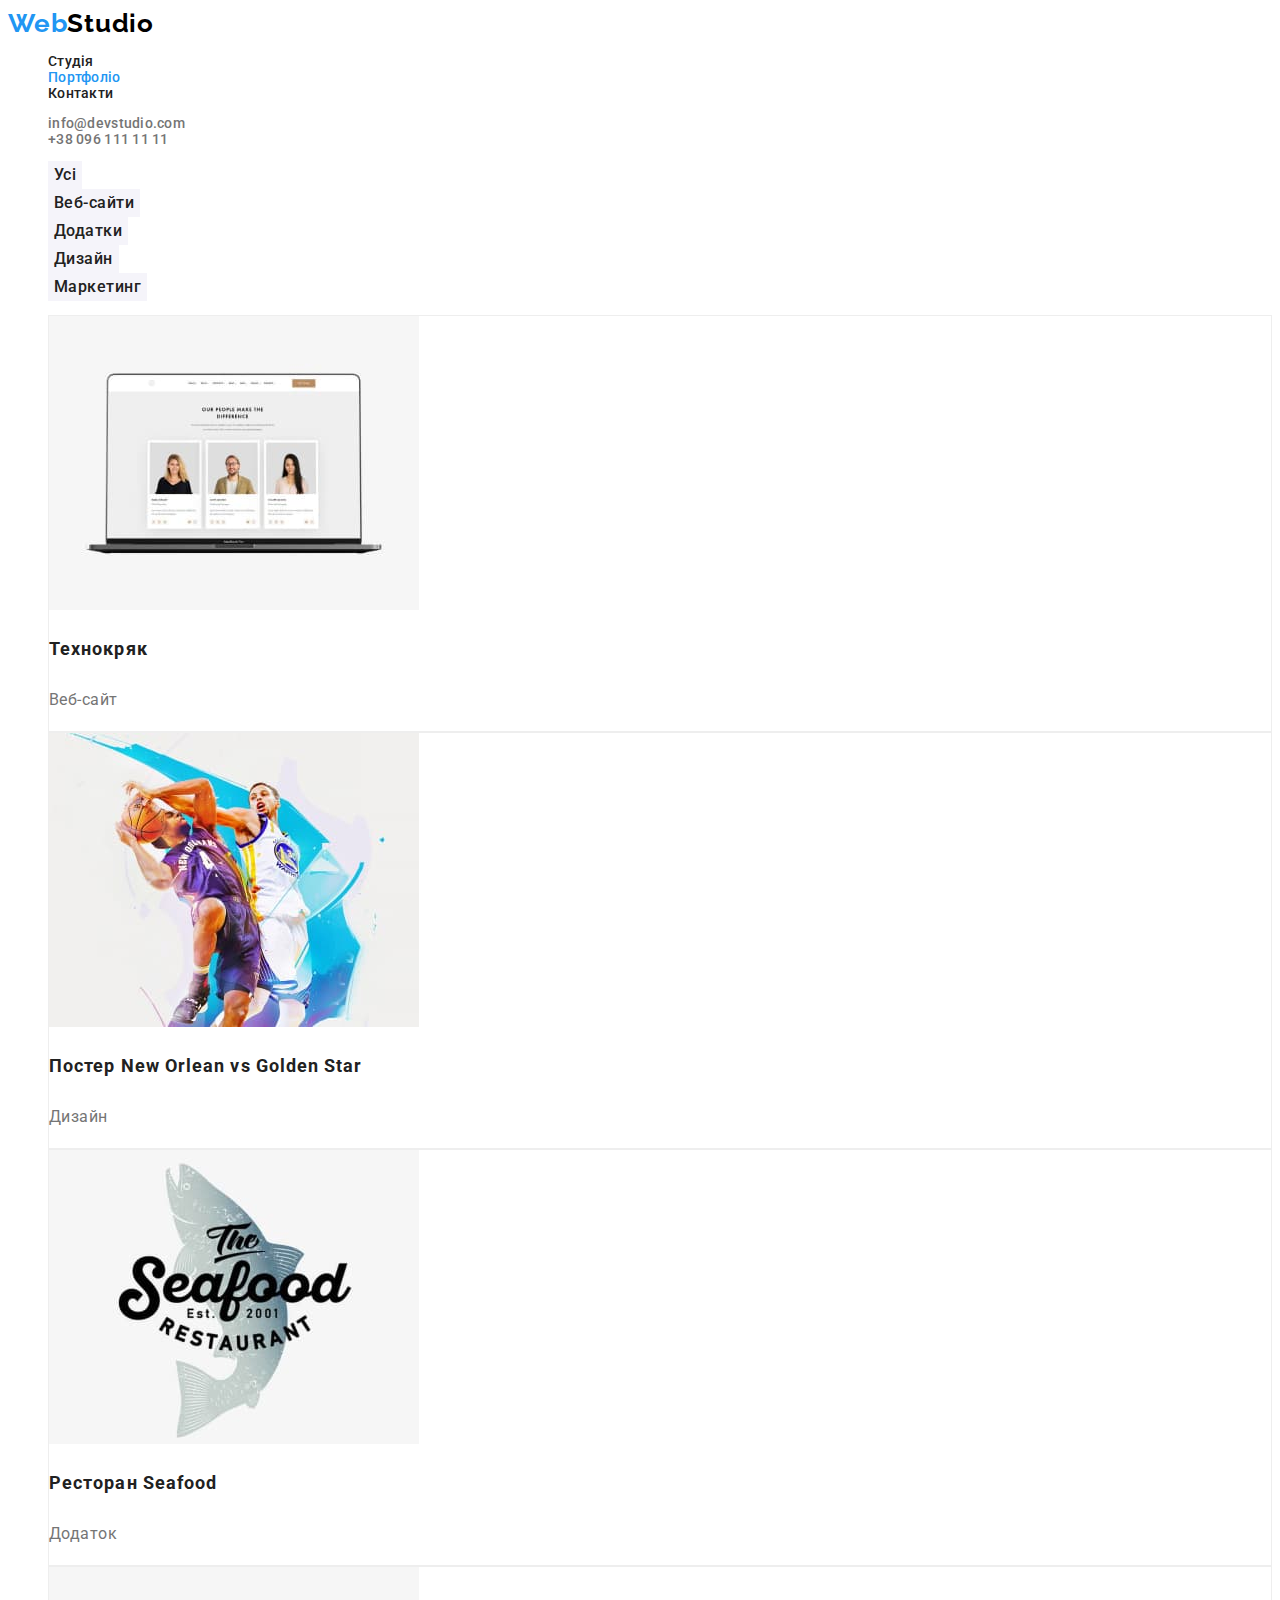
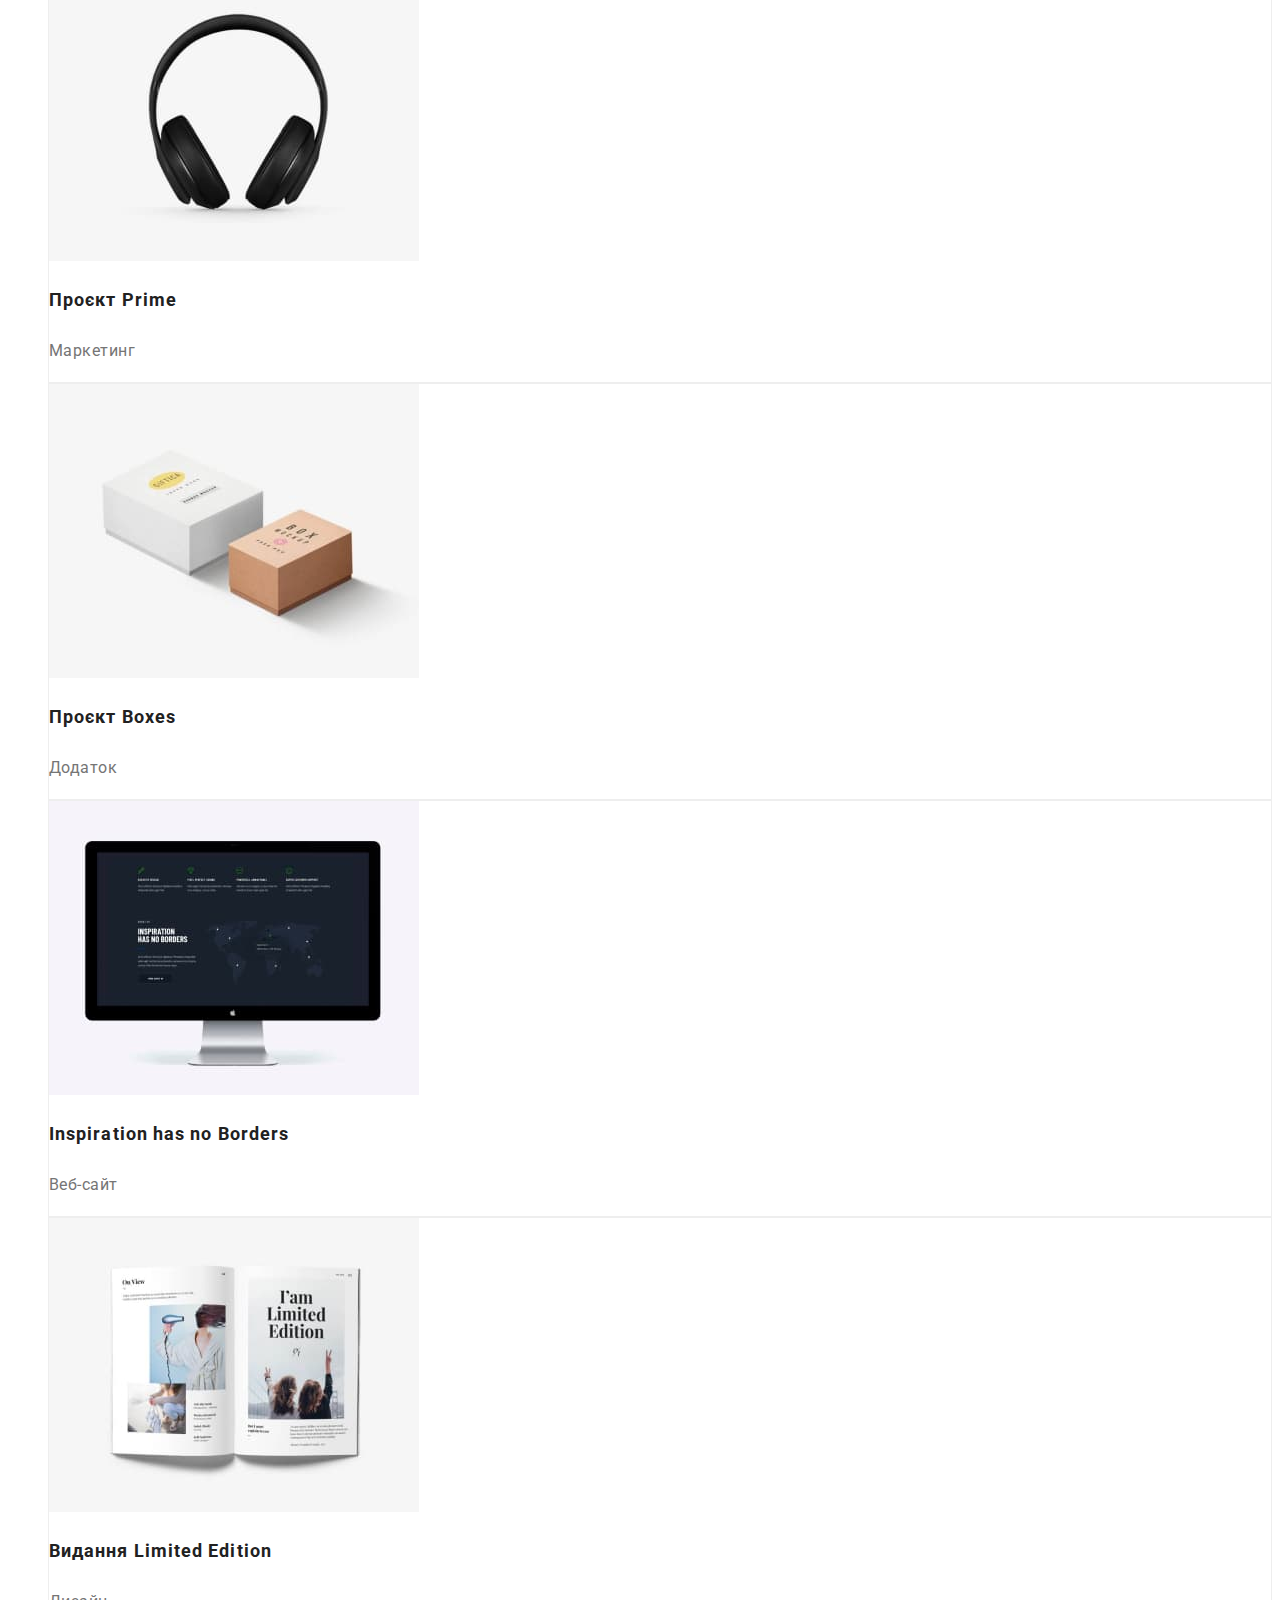
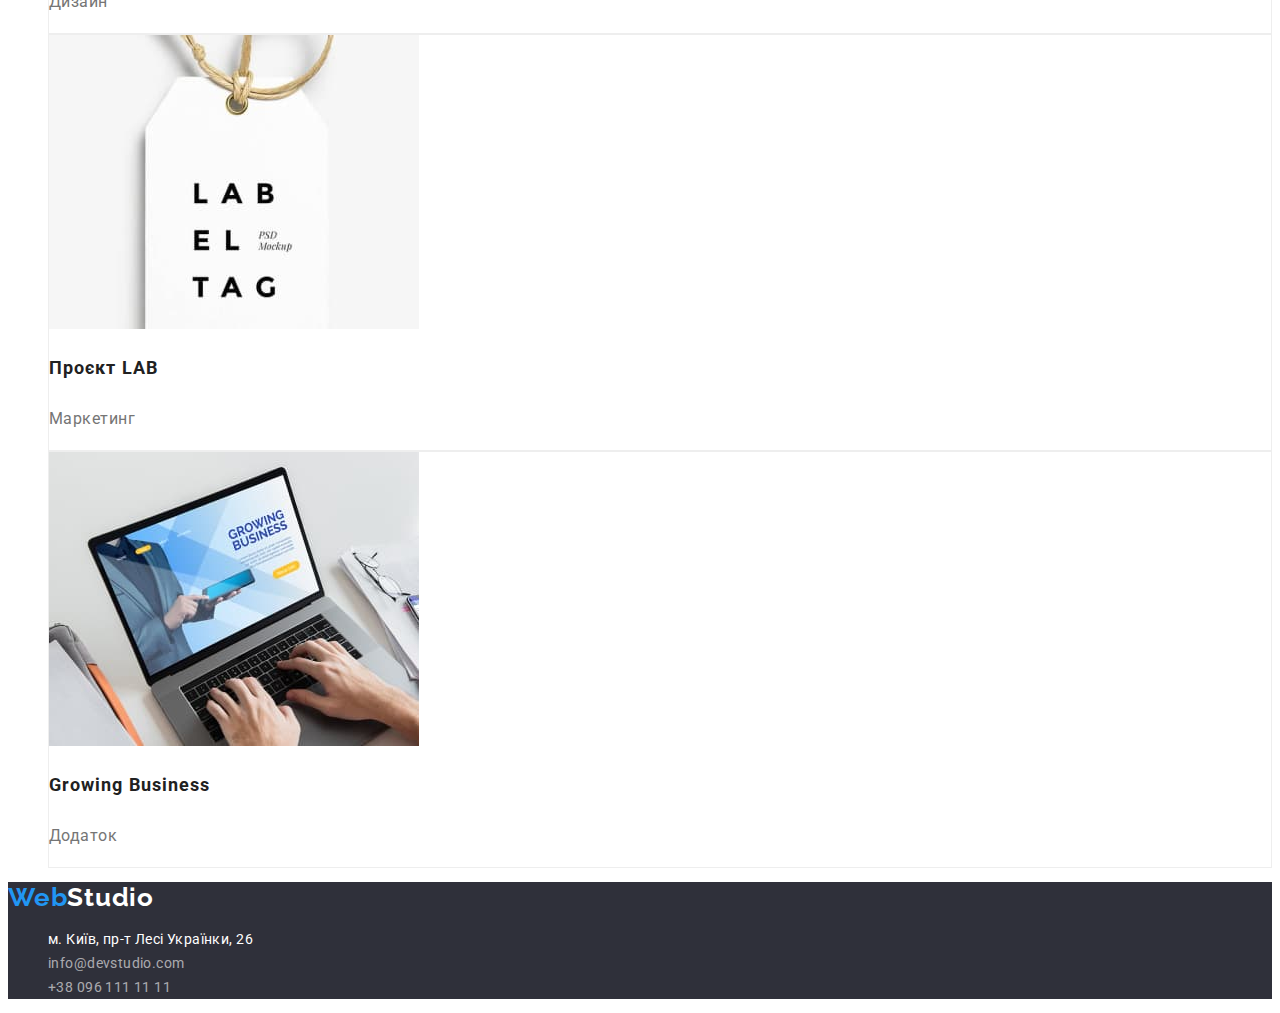
==== portfolio.html @ e0cf0ad7 "Initial commit" ====
<!DOCTYPE html>
<html lang="uk">
  <head>
    <meta charset="UTF-8" />
    <meta http-equiv="X-UA-Compatible" content="IE=edge" />
    <meta name="viewport" content="width=device-width, initial-scale=1.0" />

    <title>portfolio</title>

<link rel="preconnect" href="https://fonts.googleapis.com">
<link rel="preconnect" href="https://fonts.gstatic.com" crossorigin>
<link href="https://fonts.googleapis.com/css2?family=Raleway:wght@700&family=Roboto:wght@400;500;700;900&display=swap"
	rel="stylesheet">
				
				<link rel="stylesheet" href="./css/style.css" />
  </head>
  <body>
		<header class="header">
			<nav>
				<a href="./index.html" class="logo link">Web<span class="logo-header">Studio</span></a>
				<ul class="nav-list list">
					<li class="nav-item"><a href="./index.html" class="nav-link link">Студія</a></li>
					<li class="nav-item"><a href="./portfolio.html" class="nav-link current link">Портфоліо</a></li>
					<li class="nav-item"><a href="" class="nav-link link">Контакти</a></li>
				</ul>
			</nav>
			<ul class="list">
				<li><a href="mailto:info@devstudio.com" class="header-mail link">info@devstudio.com</a></li>
				<li><a href="tel:+380961111111" class="header-tel link">+38 096 111 11 11</a></li>
			</ul>
		</header>
    <main>
			      <section class=" portfolio">
							<h1 class="portfolio-title visually-hidden">Портфоліо</h1>
        <ul class="filter-list list">
          <li><button class="filter-btn">Усі</button></li>
          <li><button class="filter-btn">Веб-сайти</button></li>
          <li><button class="filter-btn">Додатки</button></li>
          <li><button class="filter-btn">Дизайн</button></li>
          <li><button class="filter-btn">Маркетинг</button></li>
        </ul>

        <ul class="portfolio-list list">
          <li class="portfolio-list-item">
						<a href="./images/portfolio1.jpg" class="link" target="_blank" rel="noreferrer noopener">
            <img src="./images/portfolio1.jpg" alt="Технокряк" width="370" height="294" />
            <h3 class="portfolio-sub-title">Технокряк</h3>
            <p class="portfolio-description">Веб-сайт</p>
						</a>
          </li>
          <li class="portfolio-list-item">
						<a href="./images/portfolio2.jpg" class="link" target="_blank" rel="noreferrer noopener">
            <img
              src="./images/portfolio2.jpg"
              alt="New Orlean vs Golden Star"
              width="370"
              height="294"
            />
            <h3 class="portfolio-sub-title">Постер <span lang="en">New Orlean vs Golden Star</span></h3>
            <p class="portfolio-description">Дизайн</p>
						</a>
          </li>
          <li class="portfolio-list-item">
						<a href="./images/portfolio3.jpg" class="link" target="_blank" rel="noreferrer noopener">
            <img src="./images/portfolio3.jpg" alt="Seafood" width="370" height="294" />
            <h3 class="portfolio-sub-title">Ресторан <span lang="en">Seafood</span> </h3>
            <p class="portfolio-description">Додаток</p>
						</a>
          </li>
          <li class="portfolio-list-item">
						<a href="./images/portfolio4.jpg" class="link" target="_blank" rel="noreferrer noopener">
            <img src="./images/portfolio4.jpg" alt="Prime" width="370" height="294" />
            <h3 class="portfolio-sub-title">Проєкт <span lang="en">Prime</span></h3>
            <p class="portfolio-description">Маркетинг</p>
						</a>
          </li>
          <li class="portfolio-list-item">
						<a href="./images/portfolio5.jpg" class="link" target="_blank" rel="noreferrer noopener">
            <img src="./images/portfolio5.jpg" alt="Boxes" width="370" height="294" />
            <h3 class="portfolio-sub-title">Проєкт <span lang="en">Boxes</span></h3>
            <p class="portfolio-description">Додаток</p>
						</a>
          </li>
          <li class="portfolio-list-item">
						<a href="./images/portfolio6.jpg" class="link" target="_blank" rel="noreferrer noopener">
            <img
              src="./images/portfolio6.jpg"
              alt="Inspiration has no Borders"
              width="370"
              height="294"
            />
            <h3 class="portfolio-sub-title" lang="en">Inspiration has no Borders</h3>
            <p class="portfolio-description">Веб-сайт</p>
						</a>
          </li>

          <li class="portfolio-list-item">
						<a href="./images/portfolio7.jpg" class="link" target="_blank" rel="noreferrer noopener">
            <img src="./images/portfolio7.jpg" alt="Limited Edition" width="370" height="294" />
            <h3 class="portfolio-sub-title">Видання <span lang="en">Limited Edition</span></h3>
            <p class="portfolio-description">Дизайн</p>
						</a>
          </li>
          <li class="portfolio-list-item">
						<a href="./images/portfolio8.jpg" class="link" target="_blank" rel="noreferrer noopener">
            <img src="./images/portfolio8.jpg" alt="LAB" width="370" height="294" />
            <h3 class="portfolio-sub-title">Проєкт <span lang="en">LAB</span></h3>
            <p class="portfolio-description">Маркетинг</p>
						</a>
          </li>
          <li class="portfolio-list-item">
						<a href="./images/portfolio9.jpg" class="link" target="_blank" rel="noreferrer noopener">
            <img src="./images/portfolio9.jpg" alt="Growing Business" width="370" height="294" />
            <h3 class="portfolio-sub-title" lang="en">Growing Business</h3>
            <p class="portfolio-description">Додаток</p>
						</a>
          </li>
        </ul>
      </section>
    </main>
		<footer class="footer">
			<a href="./index.html" class="logo link">Web<span class="logo-footer">Studio</span></a>
			<address class="addres">
				<ul class="footer-list list">
					<li>
						<a href="https://goo.gl/maps/quumTiExGeRSUyE26" target="_blank" rel="noreferrer noopener"
							class="footer-adres link">м. Київ, пр-т Лесі Українки, 26
						</a>
					</li>
					<li>
						<a href="mailto:info@devstudio.com" class="footer-mail link">info@devstudio.com</a>
					</li>
					<li>
						<a href="tel:+380961111111" class="footer-tel link">+38 096 111 11 11</a>
					</li>
				</ul>
			</address>
		</footer>
  </body>
</html>
---- css/style.css ----
/* сімейство шрифтів: 'Raleway',
sans-serif;
сімейство шрифтів: 'Roboto',
sans-serif; */
:root {
  --primary-text-color: #757575;
  --title-text-color: #212121;
  --accent-color: #2196f3;
	--primary-background: #ffffff;
	--backgrount: #2f303a;
}
body {
  color: var(--primary-text-color);
  font-family: 'Roboto', sans-serif;
	background-color: var(--primary-background);
	font-size: 14px;
	letter-spacing: 0.03em;
}

.list {
  list-style: none;
}
.link {
  text-decoration: none;
}

/* -------------------------Header------------------------- */


.logo {
  font-family: 'Raleway', sans-serif;
  font-weight: 700;
  font-size: 26px;
  line-height: calc(31 / 26);
  letter-spacing: 0.03em;
  color: var(--accent-color);
}
.logo-header {
  color: #000000;
}
.logo-footer {
  color: var(--primary-background);
}

.nav-link {
  font-weight: 500;
  font-size: 14px;
  line-height: calc(16 / 14);
  letter-spacing: 0.02em;
  color: var(--title-text-color);
}

.nav-link.current {
	color: var(--accent-color);
}

.nav-link:hover,
.nav-link:focus,
.header-mail:hover,
.header-mail:focus,
.header-tel:focus,
.header-tel:hover {
  color: var(--accent-color);
}

.header-mail,
.header-tel {
  font-weight: 500;
  font-size: 14px;
  line-height: calc(16 / 14);
  letter-spacing: 0.02em;
  color: var(--primary-text-color);
}

/* -------------------------Header------------------------- */

/* -------------------------Hero------------------------- */

.section-title {
  color: var(--title-text-color);
}

.hero {
  background-color: #2f303a;
}

.hero-title {
  font-weight: 900;
  font-size: 44px;
  line-height: calc(60 / 44);
  text-align: center;
  letter-spacing: 0.06em;
  text-transform: uppercase;
  color: #ffffff;
}

.hero-btn {
  font-family: inherit;
  font-weight: 700;
  font-size: 16px;
  line-height: calc(30 / 16);
  letter-spacing: 0.06em;
  color: #ffffff;
  cursor: pointer;

  background: #2196f3;
  box-shadow: 0px 4px 4px rgba(0, 0, 0, 0.15);
  border-radius: 4px;
}
.hero-btn:hover,
.hero-btn:focus {
  background: #188ce8;
}

/* -------------------------Hero------------------------- */

/* -------------------------Особливості------------------------- */
.about {}

.visually-hidden {
	position: absolute;
	white-space: nowrap;
	width: 1px;
	height: 1px;
	overflow: hidden;
	border: 0;
	padding: 0;
	clip: rect(0 0 0 0);
	clip-path: inset(50%);
	margin: -1px;
}

.about-sub-title {
	font-weight: 700;
		font-size: 14px;
		line-height: calc(16/14);
		letter-spacing: 0.03em;
		text-transform: uppercase;
		color: var(--title-text-color);
}

.about-sescription {
	font-size: 14px;
		line-height: calc(24/14);
		letter-spacing: 0.03em;
		color: var(--primary-text-color)
}

/* -------------------------Особливості------------------------- */

/* -------------------------Чим займаємося------------------------- */
.working-title {
	font-weight: 700;
		font-size: 36px;
		line-height:calc(42/36);
		text-align: center;
		letter-spacing: 0.03em;
	
		color: var(--title-text-color);
}
/* -------------------------Чим займаємося------------------------- */

/* -------------------------Наша команда------------------------- */
.team {
	background: #F5F4FA;
}

.team-title {
	font-weight: 700;
		font-size: 36px;
		line-height: calc(42/36);
		text-align: center;
		letter-spacing: 0.03em;
	
		color: var(--title-text-color);
}

.team-name {
	font-weight: 500;
	font-size: 16px;
	line-height: calc(19/16);
	text-align: center;
	letter-spacing: 0.03em;
	color: var(--title-text-color);}

.team-speciality {
	font-size: 16px;
		line-height: calc(19/16);
		text-align: center;
		letter-spacing: 0.03em;
		color: var(--primary-text-color);
}

/* -------------------------Наша команда------------------------- */


/* -------------------------Footer-------------------------- */
.footer {
  background-color: #2f303a;
}

.footer-adres,.footer-mail,
.footer-tel {
	font-style: normal;
	font-size: 14px;
		line-height: 24px;
		letter-spacing: 0.03em;
		color: #FFFFFF;
}

.footer-mail, .footer-tel {
		color: rgba(255, 255, 255, 0.6);
}
.footer-adres:hover,
.footer-adres:focus,
.footer-mail:hover,
.footer-mail:focus,
.footer-tel:focus,
.footer-tel:hover {
	color: var(--accent-color);
}

/* -------------------------Footer------------------------- */





/* --------------------Page Portfolio------------------------- */






/* -------------------------Filter------------------------- */

.filter-btn {
	font-family: inherit;
	font-weight: 500;
		font-size: 16px;
		line-height: calc(26/16);
		text-align: center;
		letter-spacing: 0.03em;
		color: var(--title-text-color);
		background: #F5F4FA;
			border: none;
			cursor: pointer;
}
.filter-btn:hover,
.filter-btn:focus {
	background: #2196F3;
		box-shadow: 0px 3px 1px rgba(0, 0, 0, 0.1), 0px 1px 2px rgba(0, 0, 0, 0.08), 0px 2px 2px rgba(0, 0, 0, 0.12);
	color: #FFFFFF;
}

/* -------------------------Filter------------------------- */


/* -------------------------Portfolio------------------------- */

.portfolio-list-item {
	border: 1px solid #EEEEEE;
}

.portfolio-sub-title {
	font-weight: 700;
		font-size: 18px;
		line-height: calc(36/18);
		letter-spacing: 0.06em;
		color: var(--title-text-color);
}

.portfolio-description {
	font-size: 16px;
		line-height: calc(30/16);
		letter-spacing: 0.03em;
		color: var(--primary-text-color);
}
/* -------------------------Portfolio------------------------- */
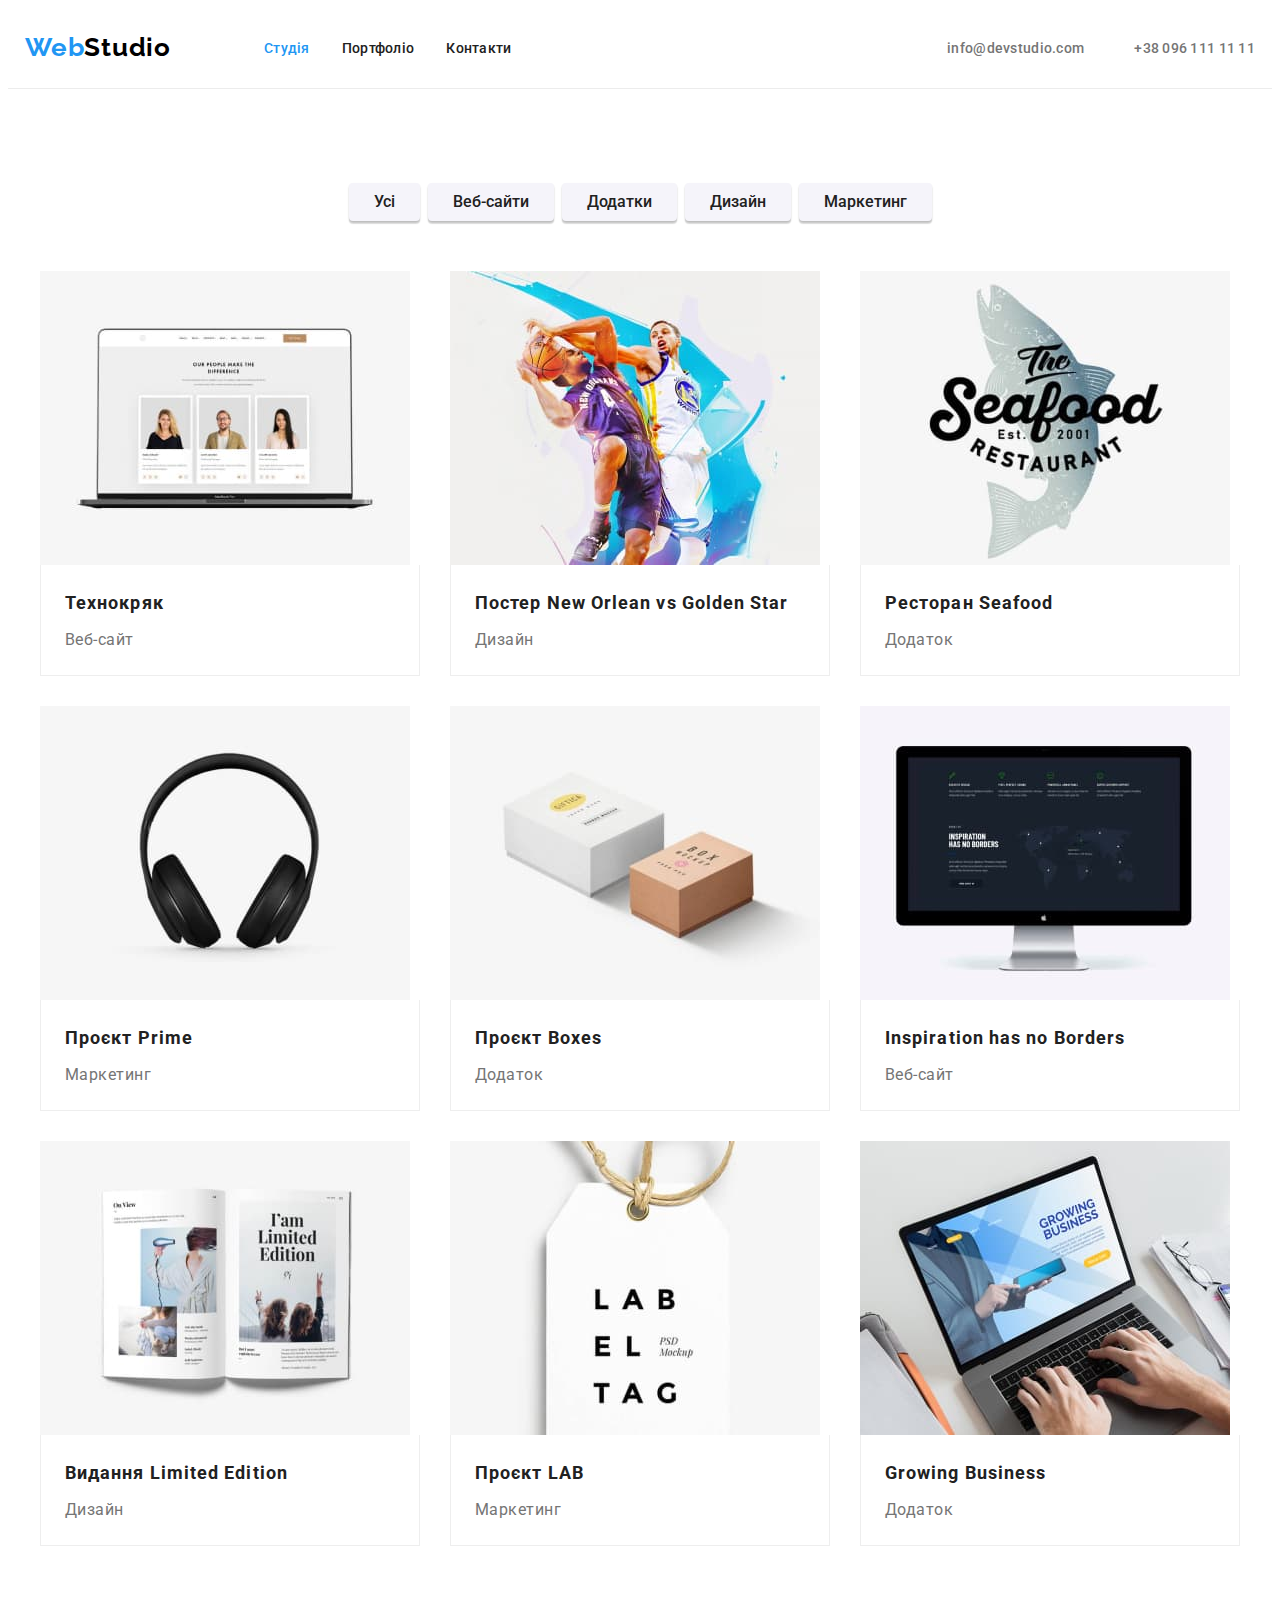
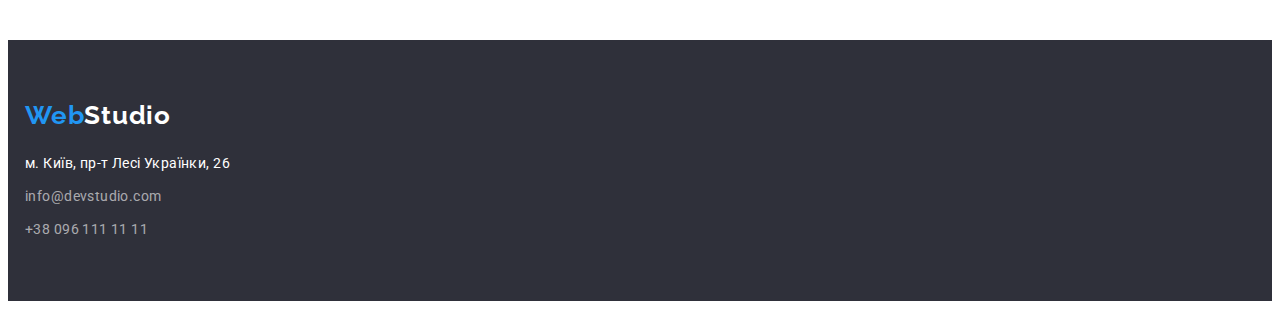
==== commit 8e670cec: "dz_3" ====
--- a/portfolio.html
+++ b/portfolio.html
@@ -7,134 +7,215 @@
 
     <title>portfolio</title>
 
-<link rel="preconnect" href="https://fonts.googleapis.com">
-<link rel="preconnect" href="https://fonts.gstatic.com" crossorigin>
-<link href="https://fonts.googleapis.com/css2?family=Raleway:wght@700&family=Roboto:wght@400;500;700;900&display=swap"
-	rel="stylesheet">
-				
-				<link rel="stylesheet" href="./css/style.css" />
+    <link rel="preconnect" href="https://fonts.googleapis.com" />
+    <link rel="preconnect" href="https://fonts.gstatic.com" crossorigin />
+    <link
+      href="https://fonts.googleapis.com/css2?family=Raleway:wght@700&family=Roboto:wght@400;500;700;900&display=swap"
+      rel="stylesheet"
+    />
+
+    <link
+      rel="stylesheet"
+      href="https://cdnjs.cloudflare.com/ajax/libs/modern-normalize/1.1.0/modern-normalize.min.css"
+      integrity="sha512-wpPYUAdjBVSE4KJnH1VR1HeZfpl1ub8YT/NKx4PuQ5NmX2tKuGu6U/JRp5y+Y8XG2tV+wKQpNHVUX03MfMFn9Q=="
+      crossorigin="anonymous"
+      referrerpolicy="no-referrer"
+    />
+
+    <link rel="stylesheet" href="./css/style.css" />
   </head>
   <body>
 		<header class="header">
-			<nav>
-				<a href="./index.html" class="logo link">Web<span class="logo-header">Studio</span></a>
-				<ul class="nav-list list">
-					<li class="nav-item"><a href="./index.html" class="nav-link link">Студія</a></li>
-					<li class="nav-item"><a href="./portfolio.html" class="nav-link current link">Портфоліо</a></li>
-					<li class="nav-item"><a href="" class="nav-link link">Контакти</a></li>
+			<div class="conteiner header-conteiner">
+				<nav class="header-nav">
+					<a href="./index.html" class="logo link">Web<span class="logo-header">Studio</span></a>
+					<ul class="nav-list list">
+						<li class="nav-item"><a href="./index.html" class="nav-link current link">Студія</a></li>
+						<li class="nav-item"><a href="./portfolio.html" class="nav-link link">Портфоліо</a></li>
+						<li class="nav-item"><a href="" class="nav-link link">Контакти</a></li>
+	
+					</ul>
+				</nav>
+				<ul class="list header-contact">
+					<li class="header-contact-item"><a href="mailto:info@devstudio.com"
+							class="header-mail link">info@devstudio.com</a></li>
+					<li class="header-contact-item"><a href="tel:+380961111111" class="header-tel link">+38 096 111 11 11</a></li>
 				</ul>
-			</nav>
-			<ul class="list">
-				<li><a href="mailto:info@devstudio.com" class="header-mail link">info@devstudio.com</a></li>
-				<li><a href="tel:+380961111111" class="header-tel link">+38 096 111 11 11</a></li>
-			</ul>
+			</div>
 		</header>
     <main>
-			      <section class=" portfolio">
-							<h1 class="portfolio-title visually-hidden">Портфоліо</h1>
+      <section class="conteiner portfolio section">
+        <h1 class="portfolio-title visually-hidden">Портфоліо</h1>
         <ul class="filter-list list">
-          <li><button class="filter-btn">Усі</button></li>
-          <li><button class="filter-btn">Веб-сайти</button></li>
-          <li><button class="filter-btn">Додатки</button></li>
-          <li><button class="filter-btn">Дизайн</button></li>
-          <li><button class="filter-btn">Маркетинг</button></li>
-        </ul>
-
-        <ul class="portfolio-list list">
-          <li class="portfolio-list-item">
-						<a href="./images/portfolio1.jpg" class="link" target="_blank" rel="noreferrer noopener">
-            <img src="./images/portfolio1.jpg" alt="Технокряк" width="370" height="294" />
-            <h3 class="portfolio-sub-title">Технокряк</h3>
-            <p class="portfolio-description">Веб-сайт</p>
+          <li class="filter-list-item"><button class="filter-btn">Усі</button></li>
+          <li class="filter-list-item"><button class="filter-btn">Веб-сайти</button></li>
+          <li class="filter-list-item"><button class="filter-btn">Додатки</button></li>
+          <li class="filter-list-item"><button class="filter-btn">Дизайн</button></li>
+          <li class="filter-list-item"><button class="filter-btn">Маркетинг</button></li>
+				</ul>
+
+        <ul class="portfolio-list list conteiner">
+          <li class="portfolio-list-item">
+            <a
+              href="./images/portfolio1.jpg"
+              class="link"
+              target="_blank"
+              rel="noreferrer noopener"
+            >
+              <img src="./images/portfolio1.jpg" alt="Технокряк"  />
+              <div class="portfolio-description-border">
+                <h3 class="portfolio-sub-title">Технокряк</h3>
+                <p class="portfolio-description">Веб-сайт</p>
+              </div>
+            </a>
+          </li>
+          <li class="portfolio-list-item">
+            <a
+              href="./images/portfolio2.jpg"
+              class="link"
+              target="_blank"
+              rel="noreferrer noopener"
+            >
+              <img
+                src="./images/portfolio2.jpg"
+                alt="New Orlean vs Golden Star"
+                width="370"
+                height="294"
+              />
+							<div class="portfolio-description-border">
+              <h3 class="portfolio-sub-title">
+                Постер <span lang="en">New Orlean vs Golden Star</span>
+              </h3>
+              <p class="portfolio-description">Дизайн</p>
+							</div>
+            </a>
+          </li>
+          <li class="portfolio-list-item">
+            <a
+              href="./images/portfolio3.jpg"
+              class="link"
+              target="_blank"
+              rel="noreferrer noopener"
+            >
+              <img src="./images/portfolio3.jpg" alt="Seafood" width="370" height="294" />
+							<div class="portfolio-description-border">
+							<h3 class="portfolio-sub-title">Ресторан <span lang="en">Seafood</span></h3>
+              <p class="portfolio-description">Додаток</p>
+							</div>
+            </a>
+          </li>
+          <li class="portfolio-list-item">
+            <a
+              href="./images/portfolio4.jpg"
+              class="link"
+              target="_blank"
+              rel="noreferrer noopener"
+            >
+              <img src="./images/portfolio4.jpg" alt="Prime" width="370" height="294" />
+							<div class="portfolio-description-border">
+							<h3 class="portfolio-sub-title">Проєкт <span lang="en">Prime</span></h3>
+              <p class="portfolio-description">Маркетинг</p>
+							</div>
+            </a>
+          </li>
+          <li class="portfolio-list-item">
+            <a
+              href="./images/portfolio5.jpg"
+              class="link"
+              target="_blank"
+              rel="noreferrer noopener"
+            >
+              <img src="./images/portfolio5.jpg" alt="Boxes" width="370" height="294" />
+							<div class="portfolio-description-border">
+							<h3 class="portfolio-sub-title">Проєкт <span lang="en">Boxes</span></h3>
+              <p class="portfolio-description">Додаток</p>
+							</div>
+            </a>
+          </li>
+          <li class="portfolio-list-item">
+            <a
+              href="./images/portfolio6.jpg"
+              class="link"
+              target="_blank"
+              rel="noreferrer noopener"
+            >
+              <img
+                src="./images/portfolio6.jpg"
+                alt="Inspiration has no Borders"
+                width="370"
+                height="294"
+              />
+														<div class="portfolio-description-border">
+              <h3 class="portfolio-sub-title" lang="en">Inspiration has no Borders</h3>
+              <p class="portfolio-description">Веб-сайт</p>
+														</div>
+            </a>
+          </li>
+
+          <li class="portfolio-list-item">
+            <a
+              href="./images/portfolio7.jpg"
+              class="link"
+              target="_blank"
+              rel="noreferrer noopener"
+            >
+              <img src="./images/portfolio7.jpg" alt="Limited Edition" width="370" height="294" />
+							<div class="portfolio-description-border">
+							<h3 class="portfolio-sub-title">Видання <span lang="en">Limited Edition</span></h3>
+              <p class="portfolio-description">Дизайн</p>
+							</div>
 						</a>
           </li>
           <li class="portfolio-list-item">
-						<a href="./images/portfolio2.jpg" class="link" target="_blank" rel="noreferrer noopener">
-            <img
-              src="./images/portfolio2.jpg"
-              alt="New Orlean vs Golden Star"
-              width="370"
-              height="294"
-            />
-            <h3 class="portfolio-sub-title">Постер <span lang="en">New Orlean vs Golden Star</span></h3>
-            <p class="portfolio-description">Дизайн</p>
+            <a
+              href="./images/portfolio8.jpg"
+              class="link"
+              target="_blank"
+              rel="noreferrer noopener"
+            >
+              <img src="./images/portfolio8.jpg" alt="LAB" width="370" height="294" />
+							<div class="portfolio-description-border">
+							<h3 class="portfolio-sub-title">Проєкт <span lang="en">LAB</span></h3>
+              <p class="portfolio-description">Маркетинг</p>
+							</div>
 						</a>
           </li>
           <li class="portfolio-list-item">
-						<a href="./images/portfolio3.jpg" class="link" target="_blank" rel="noreferrer noopener">
-            <img src="./images/portfolio3.jpg" alt="Seafood" width="370" height="294" />
-            <h3 class="portfolio-sub-title">Ресторан <span lang="en">Seafood</span> </h3>
-            <p class="portfolio-description">Додаток</p>
-						</a>
-          </li>
-          <li class="portfolio-list-item">
-						<a href="./images/portfolio4.jpg" class="link" target="_blank" rel="noreferrer noopener">
-            <img src="./images/portfolio4.jpg" alt="Prime" width="370" height="294" />
-            <h3 class="portfolio-sub-title">Проєкт <span lang="en">Prime</span></h3>
-            <p class="portfolio-description">Маркетинг</p>
-						</a>
-          </li>
-          <li class="portfolio-list-item">
-						<a href="./images/portfolio5.jpg" class="link" target="_blank" rel="noreferrer noopener">
-            <img src="./images/portfolio5.jpg" alt="Boxes" width="370" height="294" />
-            <h3 class="portfolio-sub-title">Проєкт <span lang="en">Boxes</span></h3>
-            <p class="portfolio-description">Додаток</p>
-						</a>
-          </li>
-          <li class="portfolio-list-item">
-						<a href="./images/portfolio6.jpg" class="link" target="_blank" rel="noreferrer noopener">
-            <img
-              src="./images/portfolio6.jpg"
-              alt="Inspiration has no Borders"
-              width="370"
-              height="294"
-            />
-            <h3 class="portfolio-sub-title" lang="en">Inspiration has no Borders</h3>
-            <p class="portfolio-description">Веб-сайт</p>
-						</a>
-          </li>
-
-          <li class="portfolio-list-item">
-						<a href="./images/portfolio7.jpg" class="link" target="_blank" rel="noreferrer noopener">
-            <img src="./images/portfolio7.jpg" alt="Limited Edition" width="370" height="294" />
-            <h3 class="portfolio-sub-title">Видання <span lang="en">Limited Edition</span></h3>
-            <p class="portfolio-description">Дизайн</p>
-						</a>
-          </li>
-          <li class="portfolio-list-item">
-						<a href="./images/portfolio8.jpg" class="link" target="_blank" rel="noreferrer noopener">
-            <img src="./images/portfolio8.jpg" alt="LAB" width="370" height="294" />
-            <h3 class="portfolio-sub-title">Проєкт <span lang="en">LAB</span></h3>
-            <p class="portfolio-description">Маркетинг</p>
-						</a>
-          </li>
-          <li class="portfolio-list-item">
-						<a href="./images/portfolio9.jpg" class="link" target="_blank" rel="noreferrer noopener">
-            <img src="./images/portfolio9.jpg" alt="Growing Business" width="370" height="294" />
-            <h3 class="portfolio-sub-title" lang="en">Growing Business</h3>
-            <p class="portfolio-description">Додаток</p>
+            <a
+              href="./images/portfolio9.jpg"
+              class="link"
+              target="_blank"
+              rel="noreferrer noopener"
+            >
+              <img src="./images/portfolio9.jpg" alt="Growing Business" width="370" height="294" />
+							<div class="portfolio-description-border">
+							<h3 class="portfolio-sub-title" lang="en">Growing Business</h3>
+              <p class="portfolio-description">Додаток</p>
+							</div>
 						</a>
           </li>
         </ul>
       </section>
     </main>
 		<footer class="footer">
-			<a href="./index.html" class="logo link">Web<span class="logo-footer">Studio</span></a>
-			<address class="addres">
-				<ul class="footer-list list">
-					<li>
-						<a href="https://goo.gl/maps/quumTiExGeRSUyE26" target="_blank" rel="noreferrer noopener"
-							class="footer-adres link">м. Київ, пр-т Лесі Українки, 26
-						</a>
-					</li>
-					<li>
-						<a href="mailto:info@devstudio.com" class="footer-mail link">info@devstudio.com</a>
-					</li>
-					<li>
-						<a href="tel:+380961111111" class="footer-tel link">+38 096 111 11 11</a>
-					</li>
-				</ul>
-			</address>
+			<div class="conteiner">
+				<a href="./index.html" class="logo link footer-logo">Web<span class="logo-footer">Studio</span></a>
+				<address class="addres">
+					<ul class="footer-list list">
+						<li>
+							<a href="https://goo.gl/maps/quumTiExGeRSUyE26" target="_blank" rel="noreferrer noopener"
+								class="footer-adres link">м. Київ, пр-т Лесі Українки, 26
+							</a>
+						</li>
+						<li>
+							<a href="mailto:info@devstudio.com" class="footer-mail link">info@devstudio.com</a>
+						</li>
+						<li>
+							<a href="tel:+380961111111" class="footer-tel link">+38 096 111 11 11</a>
+						</li>
+					</ul>
+				</address>
+			</div>
 		</footer>
   </body>
 </html>
--- a/css/style.css
+++ b/css/style.css
@@ -2,47 +2,125 @@
 sans-serif;
 сімейство шрифтів: 'Roboto',
 sans-serif; */
+/* 
+
+	 #FFFFFF 60 %  
+	 #ECECEC 
+	 #188CE8 
+	 */
+
 :root {
-  --primary-text-color: #757575;
+  /* Text colors */
+  --main-text-color: #757575;
   --title-text-color: #212121;
   --accent-color: #2196f3;
-	--primary-background: #ffffff;
-	--backgrount: #2f303a;
-}
+  --logo-text: #000000;
+
+  /* BG colors */
+  --main-background: #ffffff;
+  --dark-backgrount: #2f303a;
+  --light-background: #f5f4fa;
+
+  /* Others */
+  --shadow: #eeeeee;
+  --indent: 30px;
+  --item: 3;
+}
+
 body {
-  color: var(--primary-text-color);
+  color: var(--main-text-color);
   font-family: 'Roboto', sans-serif;
-	background-color: var(--primary-background);
-	font-size: 14px;
-	letter-spacing: 0.03em;
+  background-color: var(--main-background);
+  font-size: 14px;
+  letter-spacing: 0.03em;
 }
 
 .list {
   list-style: none;
+  padding: 0;
+  margin: 0;
 }
 .link {
   text-decoration: none;
 }
 
+.conteiner {
+  width: 1230px;
+  padding-left: 15px;
+  padding-right: 15px;
+  margin-left: auto;
+  margin-right: auto;
+}
+
+.section {
+  padding-top: 94px;
+  padding-bottom: 94px;
+}
+
+h1,
+h2,
+h3,
+p,
+ul {
+  margin: 0;
+  padding: 0;
+}
+
+img {
+  display: block;
+  max-width: 100%;
+  height: auto;
+}
+
 /* -------------------------Header------------------------- */
-
+.header {
+	border-bottom: 1px solid #ECECEC;
+}
+
+.header-conteiner {
+  display: flex;
+  align-items: center;
+}
+.header-nav {
+  display: flex;
+  align-items: center;
+}
+.nav-list {
+  display: flex;
+}
+.header-contact {
+  display: flex;
+  margin-left: auto;
+}
+.header-contact .link {
+  padding-top: 32px;
+  padding-bottom: 32px;
+}
 
 .logo {
+  padding-top: 24px;
+  padding-bottom: 25px;
+
   font-family: 'Raleway', sans-serif;
   font-weight: 700;
   font-size: 26px;
   line-height: calc(31 / 26);
   letter-spacing: 0.03em;
   color: var(--accent-color);
+  margin-right: 93px;
 }
 .logo-header {
-  color: #000000;
+  color: var(--logo-text);
 }
 .logo-footer {
-  color: var(--primary-background);
+  color: var(--main-background);
 }
 
 .nav-link {
+  display: block;
+  padding-top: 32px;
+  padding-bottom: 32px;
+
   font-weight: 500;
   font-size: 14px;
   line-height: calc(16 / 14);
@@ -50,8 +128,16 @@
   color: var(--title-text-color);
 }
 
+.nav-item:not(:last-child) {
+  margin-right: 32px;
+}
+
+.header-contact .header-contact-item:not(:last-child) {
+  margin-right: 50px;
+}
+
 .nav-link.current {
-	color: var(--accent-color);
+  color: var(--accent-color);
 }
 
 .nav-link:hover,
@@ -69,7 +155,7 @@
   font-size: 14px;
   line-height: calc(16 / 14);
   letter-spacing: 0.02em;
-  color: var(--primary-text-color);
+  color: var(--main-text-color);
 }
 
 /* -------------------------Header------------------------- */
@@ -81,29 +167,39 @@
 }
 
 .hero {
-  background-color: #2f303a;
+  background-color: var(--dark-backgrount);
+  margin-bottom: 149px;
+  text-align: center;
 }
 
 .hero-title {
+  padding-top: 200px;
+  margin-bottom: 30px;
+  width: 696px;
+
   font-weight: 900;
   font-size: 44px;
   line-height: calc(60 / 44);
-  text-align: center;
   letter-spacing: 0.06em;
   text-transform: uppercase;
-  color: #ffffff;
+  color: var(--main-background);
 }
 
 .hero-btn {
+  display: inline-block;
+  padding: 10px 32px;
+  min-width: 216px;
+  margin-bottom: 145px;
+
   font-family: inherit;
   font-weight: 700;
   font-size: 16px;
   line-height: calc(30 / 16);
   letter-spacing: 0.06em;
-  color: #ffffff;
+  color: var(--main-background);
   cursor: pointer;
 
-  background: #2196f3;
+  background: var(--accent-color);
   box-shadow: 0px 4px 4px rgba(0, 0, 0, 0.15);
   border-radius: 4px;
 }
@@ -115,101 +211,174 @@
 /* -------------------------Hero------------------------- */
 
 /* -------------------------Особливості------------------------- */
-.about {}
 
 .visually-hidden {
-	position: absolute;
-	white-space: nowrap;
-	width: 1px;
-	height: 1px;
-	overflow: hidden;
-	border: 0;
-	padding: 0;
-	clip: rect(0 0 0 0);
-	clip-path: inset(50%);
-	margin: -1px;
+  position: absolute;
+  white-space: nowrap;
+  width: 1px;
+  height: 1px;
+  overflow: hidden;
+  border: 0;
+  padding: 0;
+  clip: rect(0 0 0 0);
+  clip-path: inset(50%);
+  margin: -1px;
+}
+
+.about-list {
+  --item: 4;
+  display: flex;
+  flex-wrap: wrap;
+  margin-right: calc(-1 * var(--indent));
+  margin-bottom: calc(-1 * var(--indent));
+}
+
+.about-list-item {
+  width: calc(100% / var(--item) - var(--indent));
+  margin-right: var(--indent);
+  margin-bottom: var(--indent);
 }
 
 .about-sub-title {
-	font-weight: 700;
-		font-size: 14px;
-		line-height: calc(16/14);
-		letter-spacing: 0.03em;
-		text-transform: uppercase;
-		color: var(--title-text-color);
+  font-weight: 700;
+  line-height: calc(16 / 14);
+  text-transform: uppercase;
+  color: var(--title-text-color);
+  margin-bottom: 10px;
 }
 
 .about-sescription {
-	font-size: 14px;
-		line-height: calc(24/14);
-		letter-spacing: 0.03em;
-		color: var(--primary-text-color)
+  font-size: 14px;
+  line-height: calc(24 / 14);
+  letter-spacing: 0.03em;
+  color: var(--main-text-color);
 }
 
 /* -------------------------Особливості------------------------- */
 
 /* -------------------------Чим займаємося------------------------- */
+
 .working-title {
-	font-weight: 700;
-		font-size: 36px;
-		line-height:calc(42/36);
-		text-align: center;
-		letter-spacing: 0.03em;
-	
-		color: var(--title-text-color);
-}
+  font-weight: 700;
+  font-size: 36px;
+  line-height: calc(42 / 36);
+  text-align: center;
+
+  color: var(--title-text-color);
+  margin-bottom: 50px;
+}
+
+.working-list {
+  display: flex;
+  flex-wrap: wrap;
+  margin-right: calc(-1 * var(--indent));
+  margin-bottom: calc(-1 * var(--indent));
+}
+.working-list-item {
+  width: calc(100% / var(--item) - var(--indent));
+  margin-right: var(--indent);
+  margin-bottom: var(--indent);
+}
+
 /* -------------------------Чим займаємося------------------------- */
 
 /* -------------------------Наша команда------------------------- */
 .team {
-	background: #F5F4FA;
+  background: var(--light-background);
 }
 
 .team-title {
-	font-weight: 700;
-		font-size: 36px;
-		line-height: calc(42/36);
-		text-align: center;
-		letter-spacing: 0.03em;
-	
-		color: var(--title-text-color);
-}
-
+  font-weight: 700;
+  font-size: 36px;
+  line-height: calc(42 / 36);
+  text-align: center;
+
+  color: var(--title-text-color);
+
+  margin-bottom: 50px;
+}
+
+.team-list {
+  display: flex;
+  flex-wrap: wrap;
+  margin-right: calc(-1 * var(--indent));
+  margin-bottom: calc(-1 * var(--indent));
+}
+
+.team-list .team-list-item {
+  --item: 4;
+
+  flex-basis: calc(100% / var(--item) - var(--indent));
+  margin-right: var(--indent);
+  margin-bottom: var(--indent);
+
+  box-shadow: 0px 2px 1px -1px rgba(0, 0, 0, 0.2), 0px 1px 1px 0px rgba(0, 0, 0, 0.14),
+    0px 1px 3px 0px rgba(0, 0, 0, 0.12);
+  border-radius: 0px 0px 4px 4px;
+}
+.team-description {
+  width: 270px;
+  background-color: var(--main-background);
+  padding: 30px;
+}
 .team-name {
-	font-weight: 500;
-	font-size: 16px;
-	line-height: calc(19/16);
-	text-align: center;
-	letter-spacing: 0.03em;
-	color: var(--title-text-color);}
+  margin-bottom: 10px;
+
+  font-weight: 500;
+  font-size: 16px;
+  line-height: calc(19 / 16);
+  text-align: center;
+  color: var(--title-text-color);
+}
 
 .team-speciality {
-	font-size: 16px;
-		line-height: calc(19/16);
-		text-align: center;
-		letter-spacing: 0.03em;
-		color: var(--primary-text-color);
+  font-size: 16px;
+  line-height: calc(19 / 16);
+  text-align: center;
+  color: var(--main-text-color);
 }
 
 /* -------------------------Наша команда------------------------- */
-
 
 /* -------------------------Footer-------------------------- */
 .footer {
-  background-color: #2f303a;
-}
-
-.footer-adres,.footer-mail,
+  background-color: var(--dark-backgrount);
+}
+
+.footer-logo,
+.footer-adres,
+.footer-mail,
 .footer-tel {
-	font-style: normal;
-	font-size: 14px;
-		line-height: 24px;
-		letter-spacing: 0.03em;
-		color: #FFFFFF;
-}
-
-.footer-mail, .footer-tel {
-		color: rgba(255, 255, 255, 0.6);
+  display: inline-block;
+  padding: 0;
+  margin: 0;
+}
+
+.footer-logo {
+  padding-top: 60px;
+  margin-bottom: 20px;
+}
+
+.footer-adres,
+.footer-mail {
+  margin-bottom: 9px;
+}
+
+.footer-tel {
+  padding-bottom: 60px;
+}
+
+.footer-adres,
+.footer-mail,
+.footer-tel {
+  font-style: normal;
+  line-height: 24px;
+  color: var(--main-background);
+}
+
+.footer-mail,
+.footer-tel {
+  color: rgba(255, 255, 255, 0.6);
 }
 .footer-adres:hover,
 .footer-adres:focus,
@@ -217,64 +386,84 @@
 .footer-mail:focus,
 .footer-tel:focus,
 .footer-tel:hover {
-	color: var(--accent-color);
+  color: var(--accent-color);
 }
 
 /* -------------------------Footer------------------------- */
 
-
-
-
-
 /* --------------------Page Portfolio------------------------- */
 
-
-
-
-
-
-/* -------------------------Filter------------------------- */
+/* -------------------------Portfolio Filter------------------------- */
+
+.filter-list {
+  display: flex;
+  margin-bottom: 50px;
+  justify-content: center;
+}
 
 .filter-btn {
-	font-family: inherit;
-	font-weight: 500;
-		font-size: 16px;
-		line-height: calc(26/16);
-		text-align: center;
-		letter-spacing: 0.03em;
-		color: var(--title-text-color);
-		background: #F5F4FA;
-			border: none;
-			cursor: pointer;
+  padding: 6px 25px;
+
+  font-family: inherit;
+  font-weight: 500;
+  font-size: 16px;
+  line-height: calc(26 / 16);
+  text-align: center;
+  color: var(--title-text-color);
+  background: var(--light-background);
+  box-shadow: 0px 3px 1px rgba(0, 0, 0, 0.1), 0px 1px 2px rgba(0, 0, 0, 0.08),
+    0px 2px 2px rgba(0, 0, 0, 0.12);
+  border-radius: 4px;
+  border: none;
+  cursor: pointer;
+}
+
+.filter-list-item:not(:last-child) {
+  margin-right: 8px;
 }
 .filter-btn:hover,
 .filter-btn:focus {
-	background: #2196F3;
-		box-shadow: 0px 3px 1px rgba(0, 0, 0, 0.1), 0px 1px 2px rgba(0, 0, 0, 0.08), 0px 2px 2px rgba(0, 0, 0, 0.12);
-	color: #FFFFFF;
-}
-
-/* -------------------------Filter------------------------- */
-
-
-/* -------------------------Portfolio------------------------- */
+  background: var(--accent-color);
+  box-shadow: 0px 3px 1px rgba(0, 0, 0, 0.1), 0px 1px 2px rgba(0, 0, 0, 0.08),
+    0px 2px 2px rgba(0, 0, 0, 0.12);
+  color: var(--main-background);
+}
+
+.portfolio-list {
+  display: flex;
+  flex-wrap: wrap;
+  justify-content: center;
+  margin-right: calc(-1 * var(--indent));
+  margin-bottom: calc(-1 * var(--indent));
+}
 
 .portfolio-list-item {
-	border: 1px solid #EEEEEE;
+  flex-basis: calc(100% / var(--item) - var(--indent));
+  margin-right: var(--indent);
+  margin-bottom: var(--indent);
 }
 
 .portfolio-sub-title {
-	font-weight: 700;
-		font-size: 18px;
-		line-height: calc(36/18);
-		letter-spacing: 0.06em;
-		color: var(--title-text-color);
+  margin-bottom: 4px;
+
+  font-weight: 700;
+  font-size: 18px;
+  line-height: calc(36 / 18);
+  letter-spacing: 0.06em;
+  color: var(--title-text-color);
 }
 
 .portfolio-description {
-	font-size: 16px;
-		line-height: calc(30/16);
-		letter-spacing: 0.03em;
-		color: var(--primary-text-color);
-}
-/* -------------------------Portfolio------------------------- */+  font-size: 16px;
+  line-height: calc(30 / 16);
+  letter-spacing: 0.03em;
+  color: var(--main-text-color);
+}
+
+.portfolio-description-border {
+  padding: 20px 24px;
+  border: 1px solid var(--shadow);
+  border-top: none;
+}
+
+/* -------------------------Portfolio Filter------------------------- */
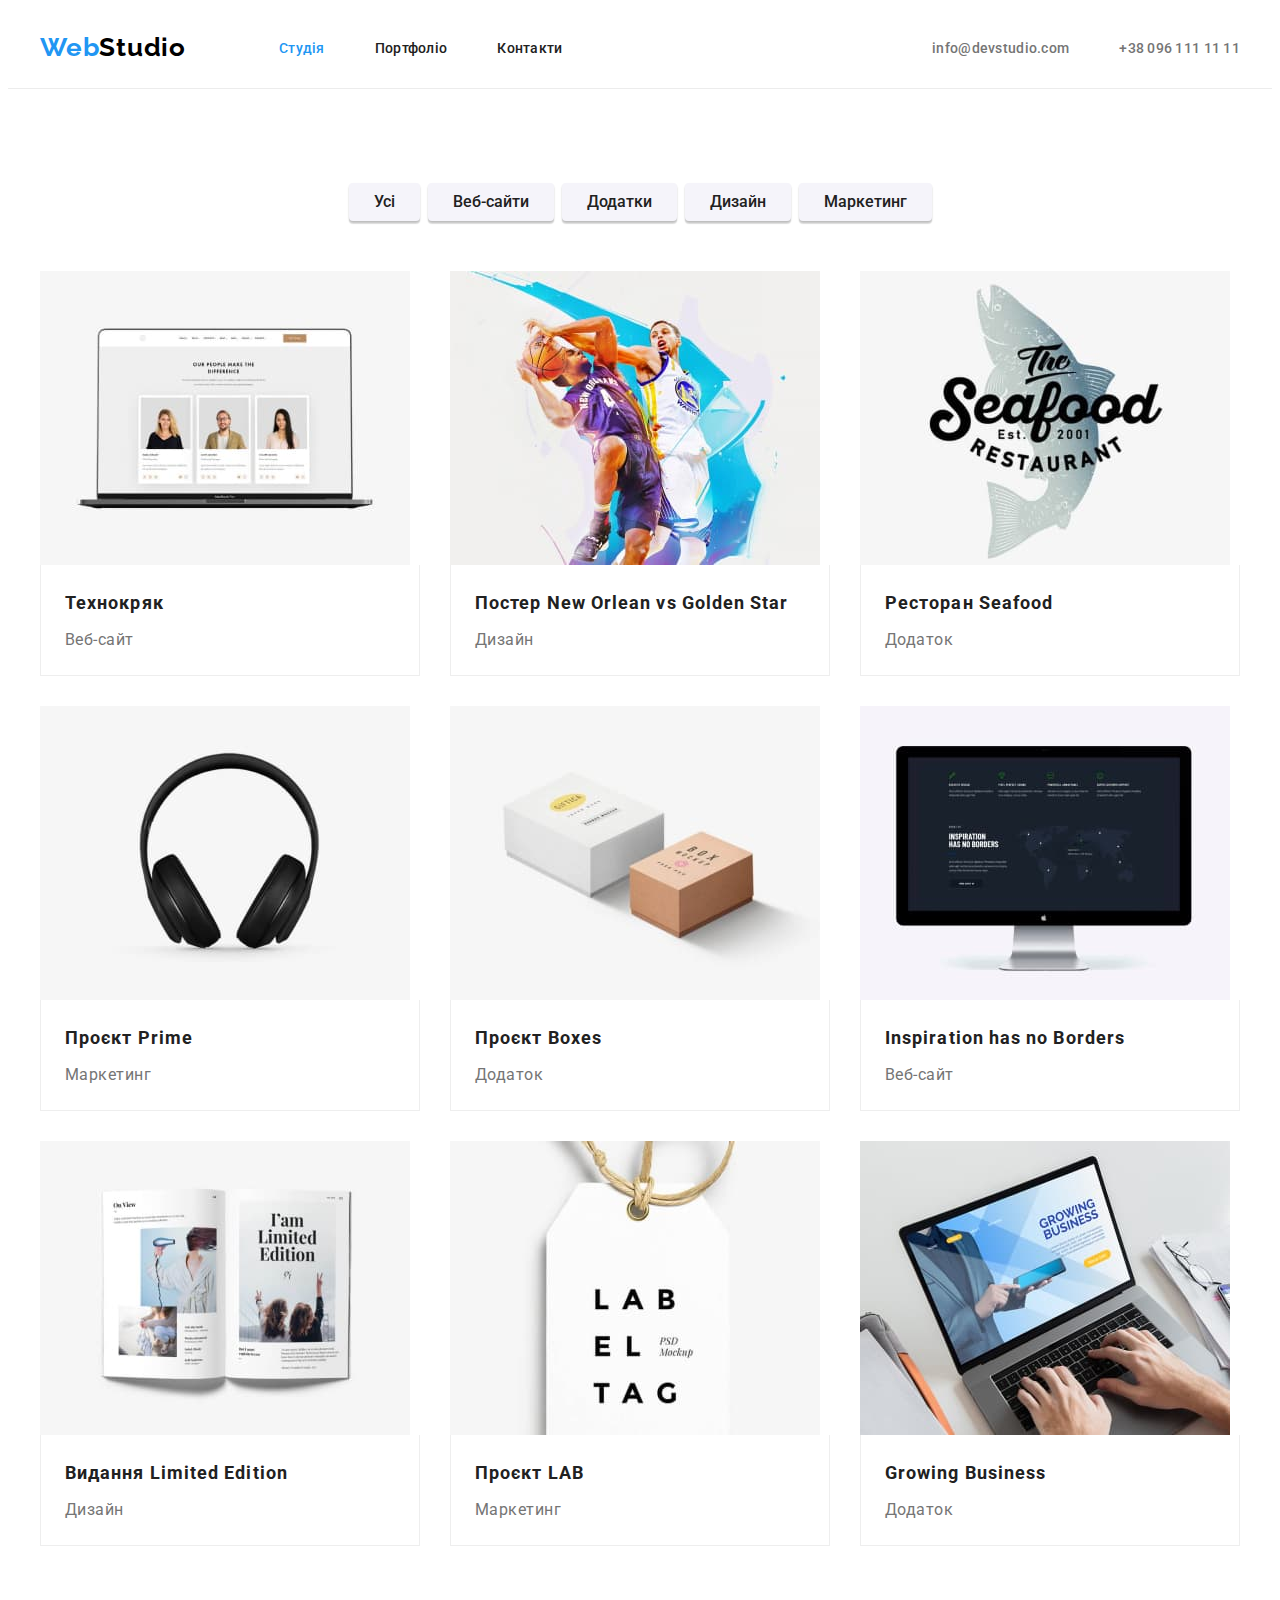
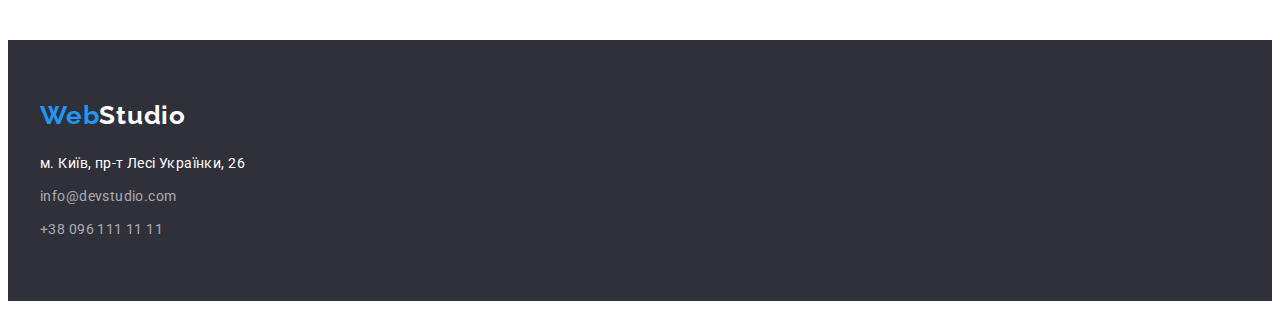
==== commit 987e4e25: "dz_3.1" ====
--- a/portfolio.html
+++ b/portfolio.html
@@ -25,197 +25,216 @@
     <link rel="stylesheet" href="./css/style.css" />
   </head>
   <body>
-		<header class="header">
-			<div class="conteiner header-conteiner">
-				<nav class="header-nav">
-					<a href="./index.html" class="logo link">Web<span class="logo-header">Studio</span></a>
-					<ul class="nav-list list">
-						<li class="nav-item"><a href="./index.html" class="nav-link current link">Студія</a></li>
-						<li class="nav-item"><a href="./portfolio.html" class="nav-link link">Портфоліо</a></li>
-						<li class="nav-item"><a href="" class="nav-link link">Контакти</a></li>
-	
-					</ul>
-				</nav>
-				<ul class="list header-contact">
-					<li class="header-contact-item"><a href="mailto:info@devstudio.com"
-							class="header-mail link">info@devstudio.com</a></li>
-					<li class="header-contact-item"><a href="tel:+380961111111" class="header-tel link">+38 096 111 11 11</a></li>
-				</ul>
-			</div>
-		</header>
-    <main>
-      <section class="conteiner portfolio section">
-        <h1 class="portfolio-title visually-hidden">Портфоліо</h1>
-        <ul class="filter-list list">
-          <li class="filter-list-item"><button class="filter-btn">Усі</button></li>
-          <li class="filter-list-item"><button class="filter-btn">Веб-сайти</button></li>
-          <li class="filter-list-item"><button class="filter-btn">Додатки</button></li>
-          <li class="filter-list-item"><button class="filter-btn">Дизайн</button></li>
-          <li class="filter-list-item"><button class="filter-btn">Маркетинг</button></li>
-				</ul>
-
-        <ul class="portfolio-list list conteiner">
-          <li class="portfolio-list-item">
-            <a
-              href="./images/portfolio1.jpg"
-              class="link"
-              target="_blank"
-              rel="noreferrer noopener"
-            >
-              <img src="./images/portfolio1.jpg" alt="Технокряк"  />
-              <div class="portfolio-description-border">
-                <h3 class="portfolio-sub-title">Технокряк</h3>
-                <p class="portfolio-description">Веб-сайт</p>
-              </div>
-            </a>
+    <header class="header">
+      <div class="conteiner header-conteiner">
+        <nav class="header-nav">
+          <a href="./index.html" class="logo link">Web<span class="logo-header">Studio</span></a>
+          <ul class="nav-list list">
+            <li class="nav-item">
+              <a href="./index.html" class="nav-link current link">Студія</a>
+            </li>
+            <li class="nav-item"><a href="./portfolio.html" class="nav-link link">Портфоліо</a></li>
+            <li class="nav-item"><a href="" class="nav-link link">Контакти</a></li>
+          </ul>
+        </nav>
+        <ul class="list header-contact">
+          <li class="header-contact-item">
+            <a href="mailto:info@devstudio.com" class="header-mail link">info@devstudio.com</a>
           </li>
-          <li class="portfolio-list-item">
-            <a
-              href="./images/portfolio2.jpg"
-              class="link"
-              target="_blank"
-              rel="noreferrer noopener"
-            >
-              <img
-                src="./images/portfolio2.jpg"
-                alt="New Orlean vs Golden Star"
-                width="370"
-                height="294"
-              />
-							<div class="portfolio-description-border">
-              <h3 class="portfolio-sub-title">
-                Постер <span lang="en">New Orlean vs Golden Star</span>
-              </h3>
-              <p class="portfolio-description">Дизайн</p>
-							</div>
-            </a>
-          </li>
-          <li class="portfolio-list-item">
-            <a
-              href="./images/portfolio3.jpg"
-              class="link"
-              target="_blank"
-              rel="noreferrer noopener"
-            >
-              <img src="./images/portfolio3.jpg" alt="Seafood" width="370" height="294" />
-							<div class="portfolio-description-border">
-							<h3 class="portfolio-sub-title">Ресторан <span lang="en">Seafood</span></h3>
-              <p class="portfolio-description">Додаток</p>
-							</div>
-            </a>
-          </li>
-          <li class="portfolio-list-item">
-            <a
-              href="./images/portfolio4.jpg"
-              class="link"
-              target="_blank"
-              rel="noreferrer noopener"
-            >
-              <img src="./images/portfolio4.jpg" alt="Prime" width="370" height="294" />
-							<div class="portfolio-description-border">
-							<h3 class="portfolio-sub-title">Проєкт <span lang="en">Prime</span></h3>
-              <p class="portfolio-description">Маркетинг</p>
-							</div>
-            </a>
-          </li>
-          <li class="portfolio-list-item">
-            <a
-              href="./images/portfolio5.jpg"
-              class="link"
-              target="_blank"
-              rel="noreferrer noopener"
-            >
-              <img src="./images/portfolio5.jpg" alt="Boxes" width="370" height="294" />
-							<div class="portfolio-description-border">
-							<h3 class="portfolio-sub-title">Проєкт <span lang="en">Boxes</span></h3>
-              <p class="portfolio-description">Додаток</p>
-							</div>
-            </a>
-          </li>
-          <li class="portfolio-list-item">
-            <a
-              href="./images/portfolio6.jpg"
-              class="link"
-              target="_blank"
-              rel="noreferrer noopener"
-            >
-              <img
-                src="./images/portfolio6.jpg"
-                alt="Inspiration has no Borders"
-                width="370"
-                height="294"
-              />
-														<div class="portfolio-description-border">
-              <h3 class="portfolio-sub-title" lang="en">Inspiration has no Borders</h3>
-              <p class="portfolio-description">Веб-сайт</p>
-														</div>
-            </a>
-          </li>
-
-          <li class="portfolio-list-item">
-            <a
-              href="./images/portfolio7.jpg"
-              class="link"
-              target="_blank"
-              rel="noreferrer noopener"
-            >
-              <img src="./images/portfolio7.jpg" alt="Limited Edition" width="370" height="294" />
-							<div class="portfolio-description-border">
-							<h3 class="portfolio-sub-title">Видання <span lang="en">Limited Edition</span></h3>
-              <p class="portfolio-description">Дизайн</p>
-							</div>
-						</a>
-          </li>
-          <li class="portfolio-list-item">
-            <a
-              href="./images/portfolio8.jpg"
-              class="link"
-              target="_blank"
-              rel="noreferrer noopener"
-            >
-              <img src="./images/portfolio8.jpg" alt="LAB" width="370" height="294" />
-							<div class="portfolio-description-border">
-							<h3 class="portfolio-sub-title">Проєкт <span lang="en">LAB</span></h3>
-              <p class="portfolio-description">Маркетинг</p>
-							</div>
-						</a>
-          </li>
-          <li class="portfolio-list-item">
-            <a
-              href="./images/portfolio9.jpg"
-              class="link"
-              target="_blank"
-              rel="noreferrer noopener"
-            >
-              <img src="./images/portfolio9.jpg" alt="Growing Business" width="370" height="294" />
-							<div class="portfolio-description-border">
-							<h3 class="portfolio-sub-title" lang="en">Growing Business</h3>
-              <p class="portfolio-description">Додаток</p>
-							</div>
-						</a>
+          <li class="header-contact-item">
+            <a href="tel:+380961111111" class="header-tel link">+38 096 111 11 11</a>
           </li>
         </ul>
+      </div>
+    </header>
+    <main>
+      <section class="portfolio section">
+        <div class="conteiner">
+          <h1 class="portfolio-title visually-hidden">Портфоліо</h1>
+          <ul class="filter-list list">
+            <li class="filter-list-item"><button class="filter-btn">Усі</button></li>
+            <li class="filter-list-item"><button class="filter-btn">Веб-сайти</button></li>
+            <li class="filter-list-item"><button class="filter-btn">Додатки</button></li>
+            <li class="filter-list-item"><button class="filter-btn">Дизайн</button></li>
+            <li class="filter-list-item"><button class="filter-btn">Маркетинг</button></li>
+          </ul>
+
+          <ul class="portfolio-list list">
+            <li class="portfolio-list-item">
+              <a
+                href="./images/portfolio1.jpg"
+                class="link"
+                target="_blank"
+                rel="noreferrer noopener"
+              >
+                <img src="./images/portfolio1.jpg" alt="Технокряк" />
+                <div class="portfolio-description-border">
+                  <h3 class="portfolio-sub-title">Технокряк</h3>
+                  <p class="portfolio-description">Веб-сайт</p>
+                </div>
+              </a>
+            </li>
+            <li class="portfolio-list-item">
+              <a
+                href="./images/portfolio2.jpg"
+                class="link"
+                target="_blank"
+                rel="noreferrer noopener"
+              >
+                <img
+                  src="./images/portfolio2.jpg"
+                  alt="New Orlean vs Golden Star"
+                  width="370"
+                  height="294"
+                />
+                <div class="portfolio-description-border">
+                  <h3 class="portfolio-sub-title">
+                    Постер <span lang="en">New Orlean vs Golden Star</span>
+                  </h3>
+                  <p class="portfolio-description">Дизайн</p>
+                </div>
+              </a>
+            </li>
+            <li class="portfolio-list-item">
+              <a
+                href="./images/portfolio3.jpg"
+                class="link"
+                target="_blank"
+                rel="noreferrer noopener"
+              >
+                <img src="./images/portfolio3.jpg" alt="Seafood" width="370" height="294" />
+                <div class="portfolio-description-border">
+                  <h3 class="portfolio-sub-title">Ресторан <span lang="en">Seafood</span></h3>
+                  <p class="portfolio-description">Додаток</p>
+                </div>
+              </a>
+            </li>
+            <li class="portfolio-list-item">
+              <a
+                href="./images/portfolio4.jpg"
+                class="link"
+                target="_blank"
+                rel="noreferrer noopener"
+              >
+                <img src="./images/portfolio4.jpg" alt="Prime" width="370" height="294" />
+                <div class="portfolio-description-border">
+                  <h3 class="portfolio-sub-title">Проєкт <span lang="en">Prime</span></h3>
+                  <p class="portfolio-description">Маркетинг</p>
+                </div>
+              </a>
+            </li>
+            <li class="portfolio-list-item">
+              <a
+                href="./images/portfolio5.jpg"
+                class="link"
+                target="_blank"
+                rel="noreferrer noopener"
+              >
+                <img src="./images/portfolio5.jpg" alt="Boxes" width="370" height="294" />
+                <div class="portfolio-description-border">
+                  <h3 class="portfolio-sub-title">Проєкт <span lang="en">Boxes</span></h3>
+                  <p class="portfolio-description">Додаток</p>
+                </div>
+              </a>
+            </li>
+            <li class="portfolio-list-item">
+              <a
+                href="./images/portfolio6.jpg"
+                class="link"
+                target="_blank"
+                rel="noreferrer noopener"
+              >
+                <img
+                  src="./images/portfolio6.jpg"
+                  alt="Inspiration has no Borders"
+                  width="370"
+                  height="294"
+                />
+                <div class="portfolio-description-border">
+                  <h3 class="portfolio-sub-title" lang="en">Inspiration has no Borders</h3>
+                  <p class="portfolio-description">Веб-сайт</p>
+                </div>
+              </a>
+            </li>
+
+            <li class="portfolio-list-item">
+              <a
+                href="./images/portfolio7.jpg"
+                class="link"
+                target="_blank"
+                rel="noreferrer noopener"
+              >
+                <img src="./images/portfolio7.jpg" alt="Limited Edition" width="370" height="294" />
+                <div class="portfolio-description-border">
+                  <h3 class="portfolio-sub-title">
+                    Видання <span lang="en">Limited Edition</span>
+                  </h3>
+                  <p class="portfolio-description">Дизайн</p>
+                </div>
+              </a>
+            </li>
+            <li class="portfolio-list-item">
+              <a
+                href="./images/portfolio8.jpg"
+                class="link"
+                target="_blank"
+                rel="noreferrer noopener"
+              >
+                <img src="./images/portfolio8.jpg" alt="LAB" width="370" height="294" />
+                <div class="portfolio-description-border">
+                  <h3 class="portfolio-sub-title">Проєкт <span lang="en">LAB</span></h3>
+                  <p class="portfolio-description">Маркетинг</p>
+                </div>
+              </a>
+            </li>
+            <li class="portfolio-list-item">
+              <a
+                href="./images/portfolio9.jpg"
+                class="link"
+                target="_blank"
+                rel="noreferrer noopener"
+              >
+                <img
+                  src="./images/portfolio9.jpg"
+                  alt="Growing Business"
+                  width="370"
+                  height="294"
+                />
+                <div class="portfolio-description-border">
+                  <h3 class="portfolio-sub-title" lang="en">Growing Business</h3>
+                  <p class="portfolio-description">Додаток</p>
+                </div>
+              </a>
+            </li>
+          </ul>
+        </div>
       </section>
     </main>
-		<footer class="footer">
-			<div class="conteiner">
-				<a href="./index.html" class="logo link footer-logo">Web<span class="logo-footer">Studio</span></a>
-				<address class="addres">
-					<ul class="footer-list list">
-						<li>
-							<a href="https://goo.gl/maps/quumTiExGeRSUyE26" target="_blank" rel="noreferrer noopener"
-								class="footer-adres link">м. Київ, пр-т Лесі Українки, 26
-							</a>
-						</li>
-						<li>
-							<a href="mailto:info@devstudio.com" class="footer-mail link">info@devstudio.com</a>
-						</li>
-						<li>
-							<a href="tel:+380961111111" class="footer-tel link">+38 096 111 11 11</a>
-						</li>
-					</ul>
-				</address>
-			</div>
-		</footer>
+    <footer class="footer">
+      <div class="conteiner">
+        <a href="./index.html" class="logo link footer-logo"
+          >Web<span class="logo-footer">Studio</span></a
+        >
+        <address class="addres">
+          <ul class="footer-list list">
+            <li>
+              <a
+                href="https://goo.gl/maps/quumTiExGeRSUyE26"
+                target="_blank"
+                rel="noreferrer noopener"
+                class="footer-adres link"
+                >м. Київ, пр-т Лесі Українки, 26
+              </a>
+            </li>
+            <li>
+              <a href="mailto:info@devstudio.com" class="footer-mail link">info@devstudio.com</a>
+            </li>
+            <li>
+              <a href="tel:+380961111111" class="footer-tel link">+38 096 111 11 11</a>
+            </li>
+          </ul>
+        </address>
+      </div>
+    </footer>
   </body>
 </html>
--- a/css/style.css
+++ b/css/style.css
@@ -37,19 +37,20 @@
 
 .list {
   list-style: none;
-  padding: 0;
+  padding-left: 0;
   margin: 0;
 }
 .link {
   text-decoration: none;
+  /* color: inherit; */
 }
 
 .conteiner {
-  width: 1230px;
+  width: 1200px;
   padding-left: 15px;
   padding-right: 15px;
-  margin-left: auto;
-  margin-right: auto;
+  margin: 0 auto;
+  margin: 0 auto;
 }
 
 .section {
@@ -60,10 +61,8 @@
 h1,
 h2,
 h3,
-p,
-ul {
+p {
   margin: 0;
-  padding: 0;
 }
 
 img {
@@ -72,9 +71,21 @@
   height: auto;
 }
 
+.button {
+  display: block;
+  cursor: pointer;
+  border: none;
+  border-radius: 4px;
+}
+
+.address {
+  /* або через клас .footer-addres */
+  font-style: normal;
+}
+
 /* -------------------------Header------------------------- */
 .header {
-	border-bottom: 1px solid #ECECEC;
+  border-bottom: 1px solid #ececec;
 }
 
 .header-conteiner {
@@ -98,6 +109,7 @@
 }
 
 .logo {
+  margin-right: 93px;
   padding-top: 24px;
   padding-bottom: 25px;
 
@@ -107,7 +119,6 @@
   line-height: calc(31 / 26);
   letter-spacing: 0.03em;
   color: var(--accent-color);
-  margin-right: 93px;
 }
 .logo-header {
   color: var(--logo-text);
@@ -129,7 +140,7 @@
 }
 
 .nav-item:not(:last-child) {
-  margin-right: 32px;
+  margin-right: 50px;
 }
 
 .header-contact .header-contact-item:not(:last-child) {
@@ -168,13 +179,13 @@
 
 .hero {
   background-color: var(--dark-backgrount);
-  margin-bottom: 149px;
+  padding: 200px 0;
   text-align: center;
 }
 
 .hero-title {
-  padding-top: 200px;
   margin-bottom: 30px;
+  margin: 0 auto;
   width: 696px;
 
   font-weight: 900;
@@ -189,7 +200,6 @@
   display: inline-block;
   padding: 10px 32px;
   min-width: 216px;
-  margin-bottom: 145px;
 
   font-family: inherit;
   font-weight: 700;
@@ -226,21 +236,23 @@
 }
 
 .about-list {
-  --item: 4;
-  display: flex;
+  display: flex;
+  gap: 30px;
+  /* --item: 4;
   flex-wrap: wrap;
   margin-right: calc(-1 * var(--indent));
-  margin-bottom: calc(-1 * var(--indent));
+  margin-bottom: calc(-1 * var(--indent)); */
 }
 
 .about-list-item {
   width: calc(100% / var(--item) - var(--indent));
-  margin-right: var(--indent);
-  margin-bottom: var(--indent);
+  /* margin-right: var(--indent);
+  margin-bottom: var(--indent); */
 }
 
 .about-sub-title {
   font-weight: 700;
+  font-size: 14px;
   line-height: calc(16 / 14);
   text-transform: uppercase;
   color: var(--title-text-color);
@@ -257,7 +269,9 @@
 /* -------------------------Особливості------------------------- */
 
 /* -------------------------Чим займаємося------------------------- */
-
+.working {
+  padding-top: 0;
+}
 .working-title {
   font-weight: 700;
   font-size: 36px;
@@ -270,15 +284,16 @@
 
 .working-list {
   display: flex;
-  flex-wrap: wrap;
+  gap: 30px;
+  /* flex-wrap: wrap;
   margin-right: calc(-1 * var(--indent));
-  margin-bottom: calc(-1 * var(--indent));
-}
-.working-list-item {
+  margin-bottom: calc(-1 * var(--indent)); */
+}
+/* .working-list-item {
   width: calc(100% / var(--item) - var(--indent));
   margin-right: var(--indent);
   margin-bottom: var(--indent);
-}
+} */
 
 /* -------------------------Чим займаємося------------------------- */
 
@@ -300,17 +315,18 @@
 
 .team-list {
   display: flex;
-  flex-wrap: wrap;
+  gap: 30px;
+  /* flex-wrap: wrap;
   margin-right: calc(-1 * var(--indent));
-  margin-bottom: calc(-1 * var(--indent));
+  margin-bottom: calc(-1 * var(--indent)); */
 }
 
 .team-list .team-list-item {
-  --item: 4;
+  /* --item: 4; */
 
   flex-basis: calc(100% / var(--item) - var(--indent));
-  margin-right: var(--indent);
-  margin-bottom: var(--indent);
+  /* margin-right: var(--indent);
+  margin-bottom: var(--indent); */
 
   box-shadow: 0px 2px 1px -1px rgba(0, 0, 0, 0.2), 0px 1px 1px 0px rgba(0, 0, 0, 0.14),
     0px 1px 3px 0px rgba(0, 0, 0, 0.12);
@@ -421,6 +437,7 @@
 .filter-list-item:not(:last-child) {
   margin-right: 8px;
 }
+
 .filter-btn:hover,
 .filter-btn:focus {
   background: var(--accent-color);
@@ -432,7 +449,7 @@
 .portfolio-list {
   display: flex;
   flex-wrap: wrap;
-  justify-content: center;
+  /* gap: 30px; */
   margin-right: calc(-1 * var(--indent));
   margin-bottom: calc(-1 * var(--indent));
 }
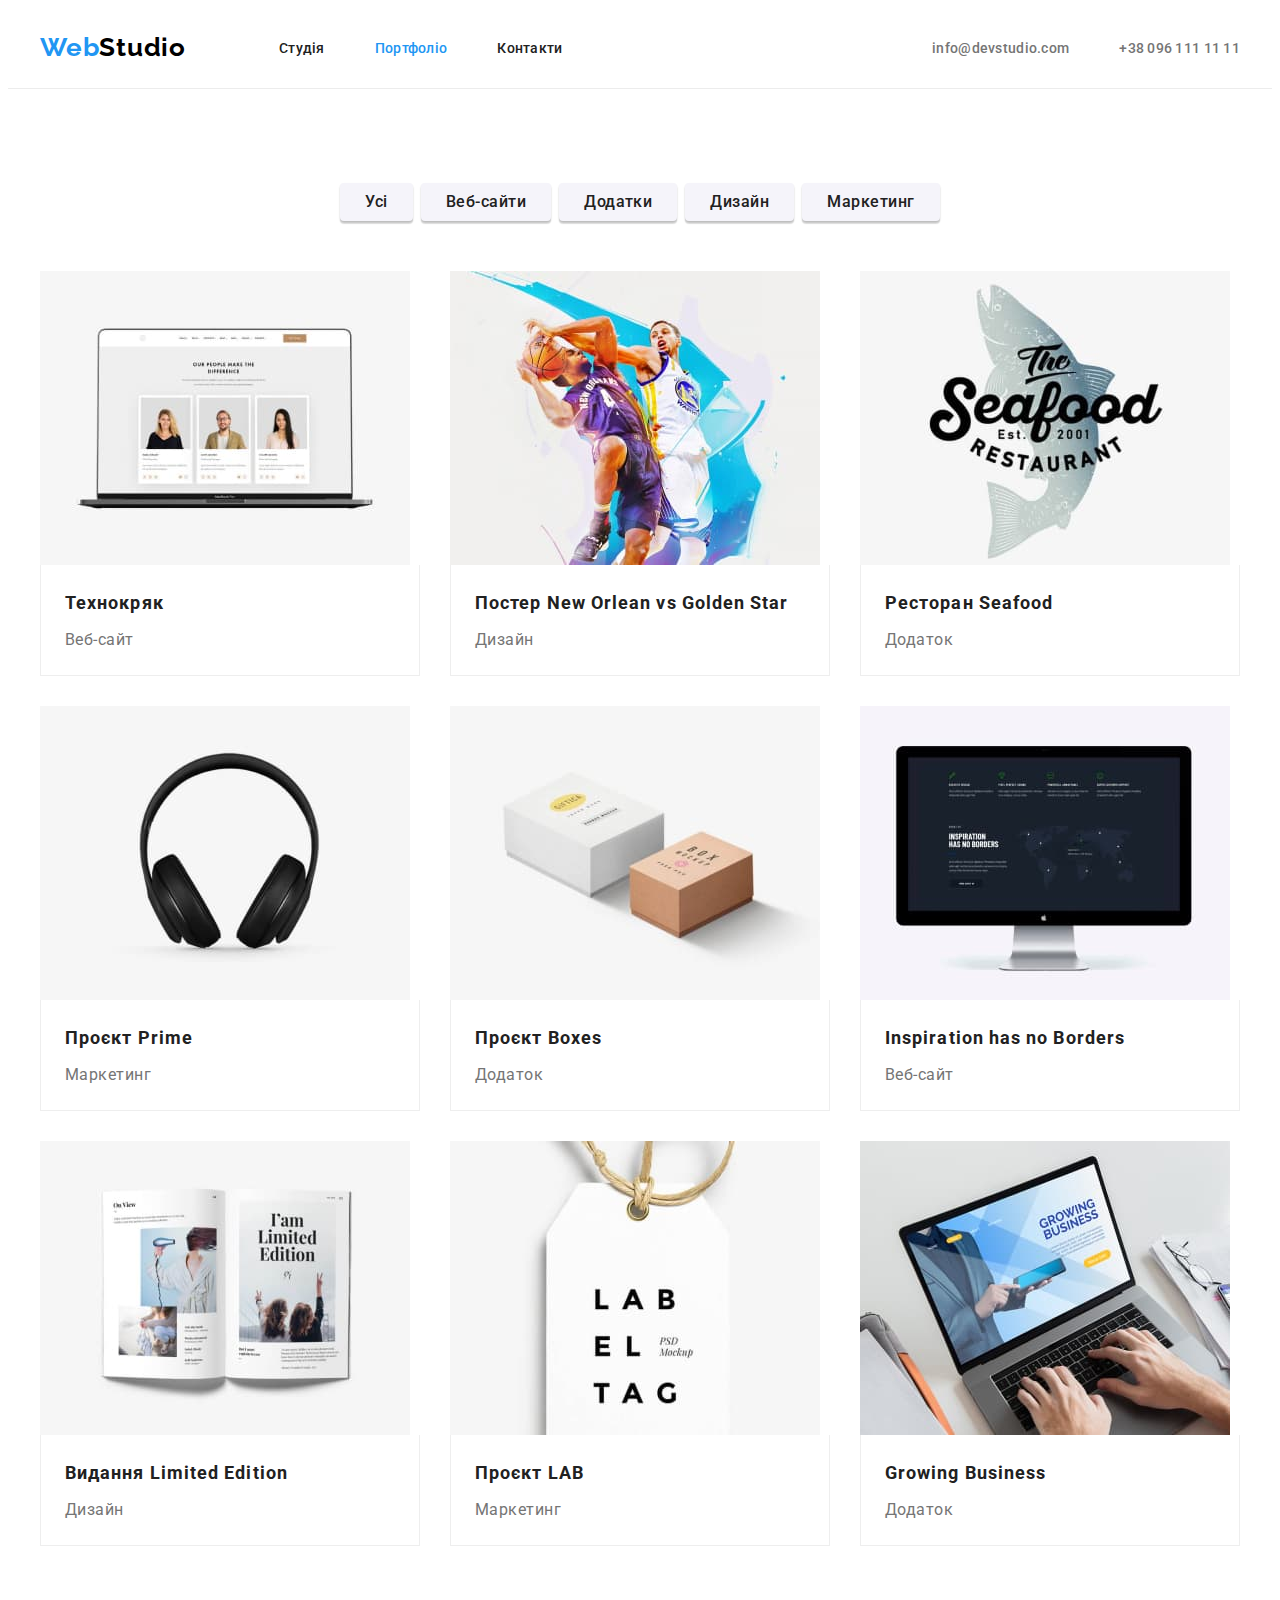
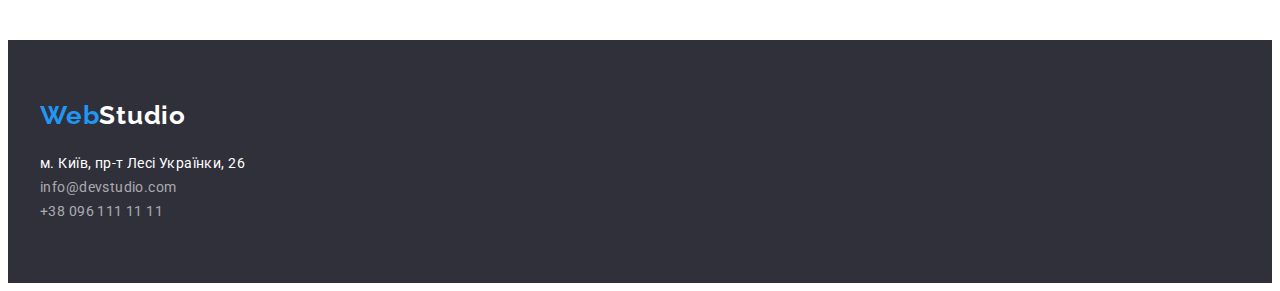
==== commit b720a295: "dz_3.2" ====
--- a/portfolio.html
+++ b/portfolio.html
@@ -31,9 +31,9 @@
           <a href="./index.html" class="logo link">Web<span class="logo-header">Studio</span></a>
           <ul class="nav-list list">
             <li class="nav-item">
-              <a href="./index.html" class="nav-link current link">Студія</a>
-            </li>
-            <li class="nav-item"><a href="./portfolio.html" class="nav-link link">Портфоліо</a></li>
+              <a href="./index.html" class="nav-link link">Студія</a>
+            </li>
+            <li class="nav-item"><a href="./portfolio.html" class="nav-link current link">Портфоліо</a></li>
             <li class="nav-item"><a href="" class="nav-link link">Контакти</a></li>
           </ul>
         </nav>
--- a/css/style.css
+++ b/css/style.css
@@ -184,9 +184,9 @@
 }
 
 .hero-title {
+	margin: 0 auto;
   margin-bottom: 30px;
-  margin: 0 auto;
-  width: 696px;
+    width: 696px;
 
   font-weight: 900;
   font-size: 44px;
@@ -316,15 +316,16 @@
 .team-list {
   display: flex;
   gap: 30px;
-  /* flex-wrap: wrap;
-  margin-right: calc(-1 * var(--indent));
+  /* flex-wrap: wrap; */
+  /* margin-right: calc(-1 * var(--indent));
   margin-bottom: calc(-1 * var(--indent)); */
 }
 
 .team-list .team-list-item {
   /* --item: 4; */
-
-  flex-basis: calc(100% / var(--item) - var(--indent));
+	/* flex-basis: calc(100% / 4 - 30px); */
+	/* margin-right: 30px; */
+  /* flex-basis: calc(100% / var(--item) - var(--indent)); */
   /* margin-right: var(--indent);
   margin-bottom: var(--indent); */
 
@@ -333,9 +334,8 @@
   border-radius: 0px 0px 4px 4px;
 }
 .team-description {
-  width: 270px;
   background-color: var(--main-background);
-  padding: 30px;
+  padding: 30px 0;
 }
 .team-name {
   margin-bottom: 10px;
@@ -359,6 +359,7 @@
 /* -------------------------Footer-------------------------- */
 .footer {
   background-color: var(--dark-backgrount);
+	padding: 60px 0;
 }
 
 .footer-logo,
@@ -371,18 +372,14 @@
 }
 
 .footer-logo {
-  padding-top: 60px;
   margin-bottom: 20px;
 }
 
-.footer-adres,
-.footer-mail {
+.footer-list-item {
   margin-bottom: 9px;
 }
-
-.footer-tel {
-  padding-bottom: 60px;
-}
+.footer-list-item:last-child {
+	margin-bottom: 0px;}
 
 .footer-adres,
 .footer-mail,
@@ -426,6 +423,7 @@
   line-height: calc(26 / 16);
   text-align: center;
   color: var(--title-text-color);
+	letter-spacing: 0.03em;
   background: var(--light-background);
   box-shadow: 0px 3px 1px rgba(0, 0, 0, 0.1), 0px 1px 2px rgba(0, 0, 0, 0.08),
     0px 2px 2px rgba(0, 0, 0, 0.12);
